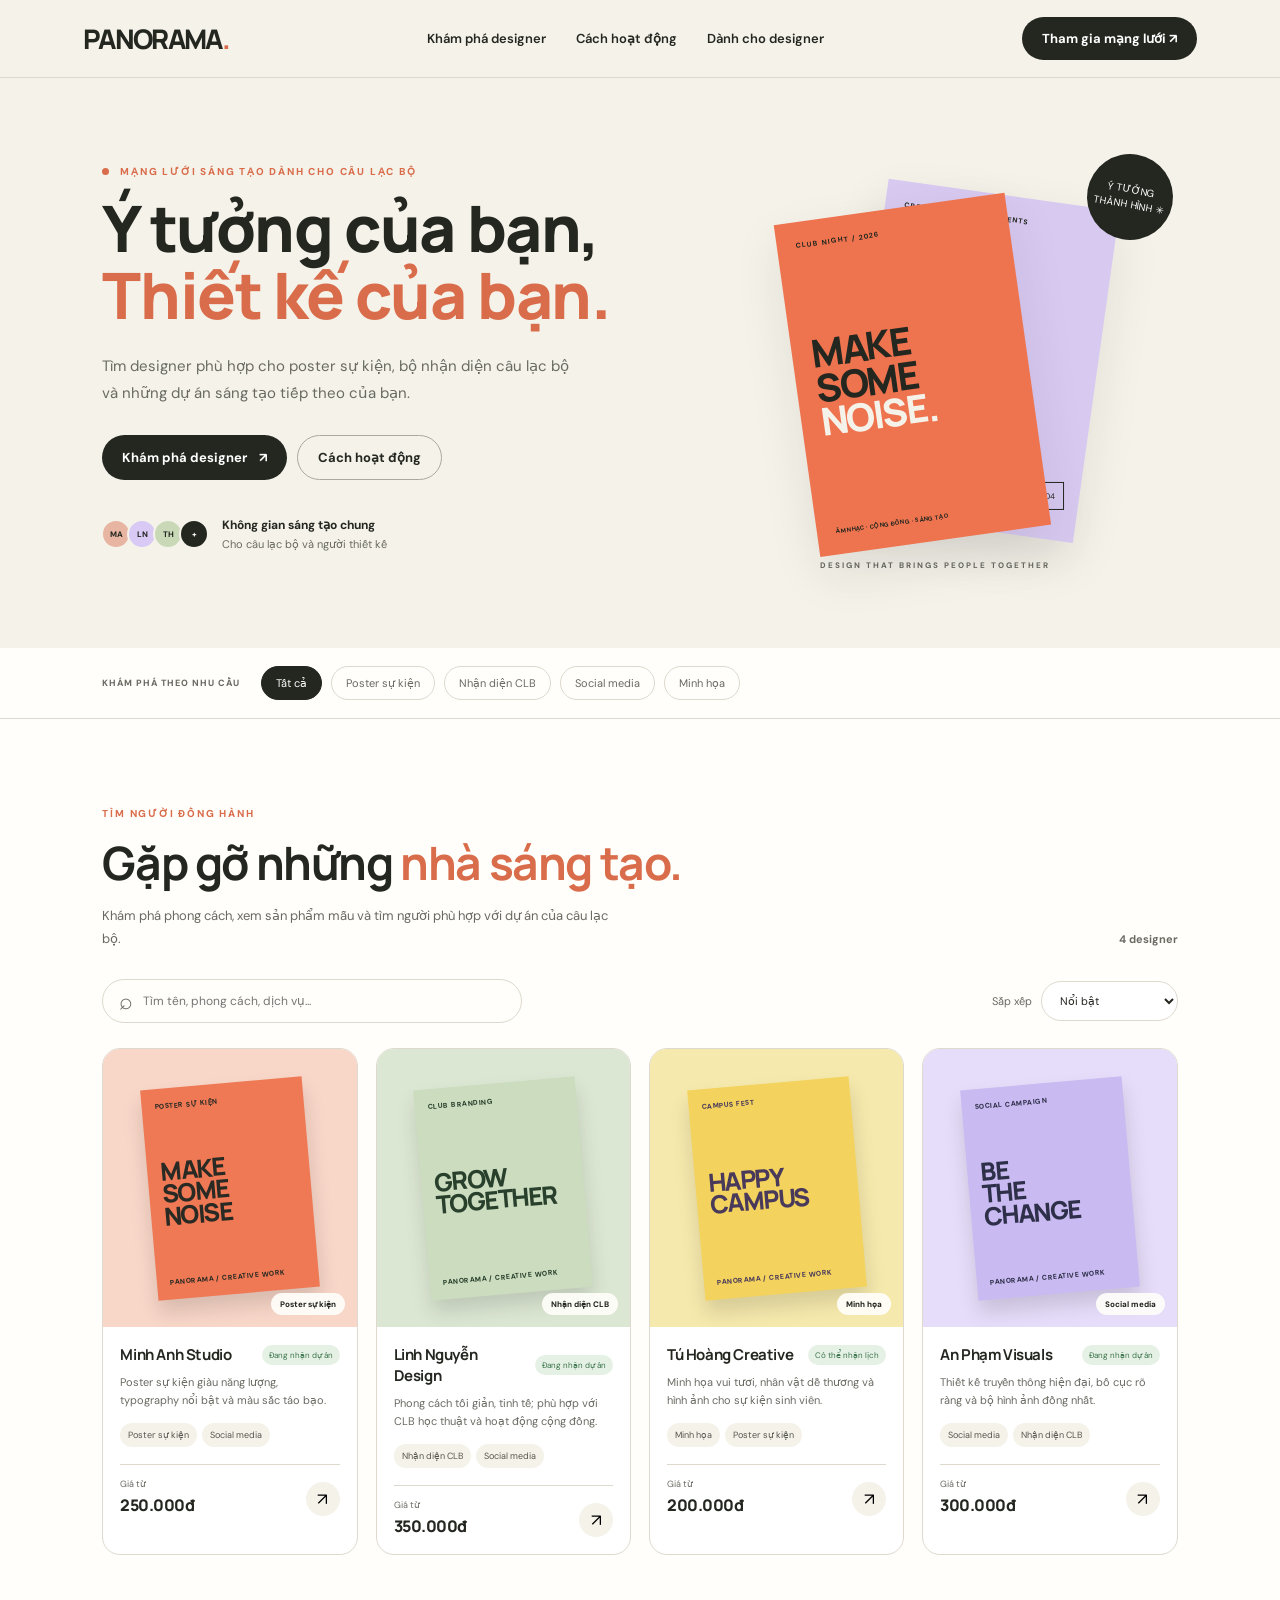
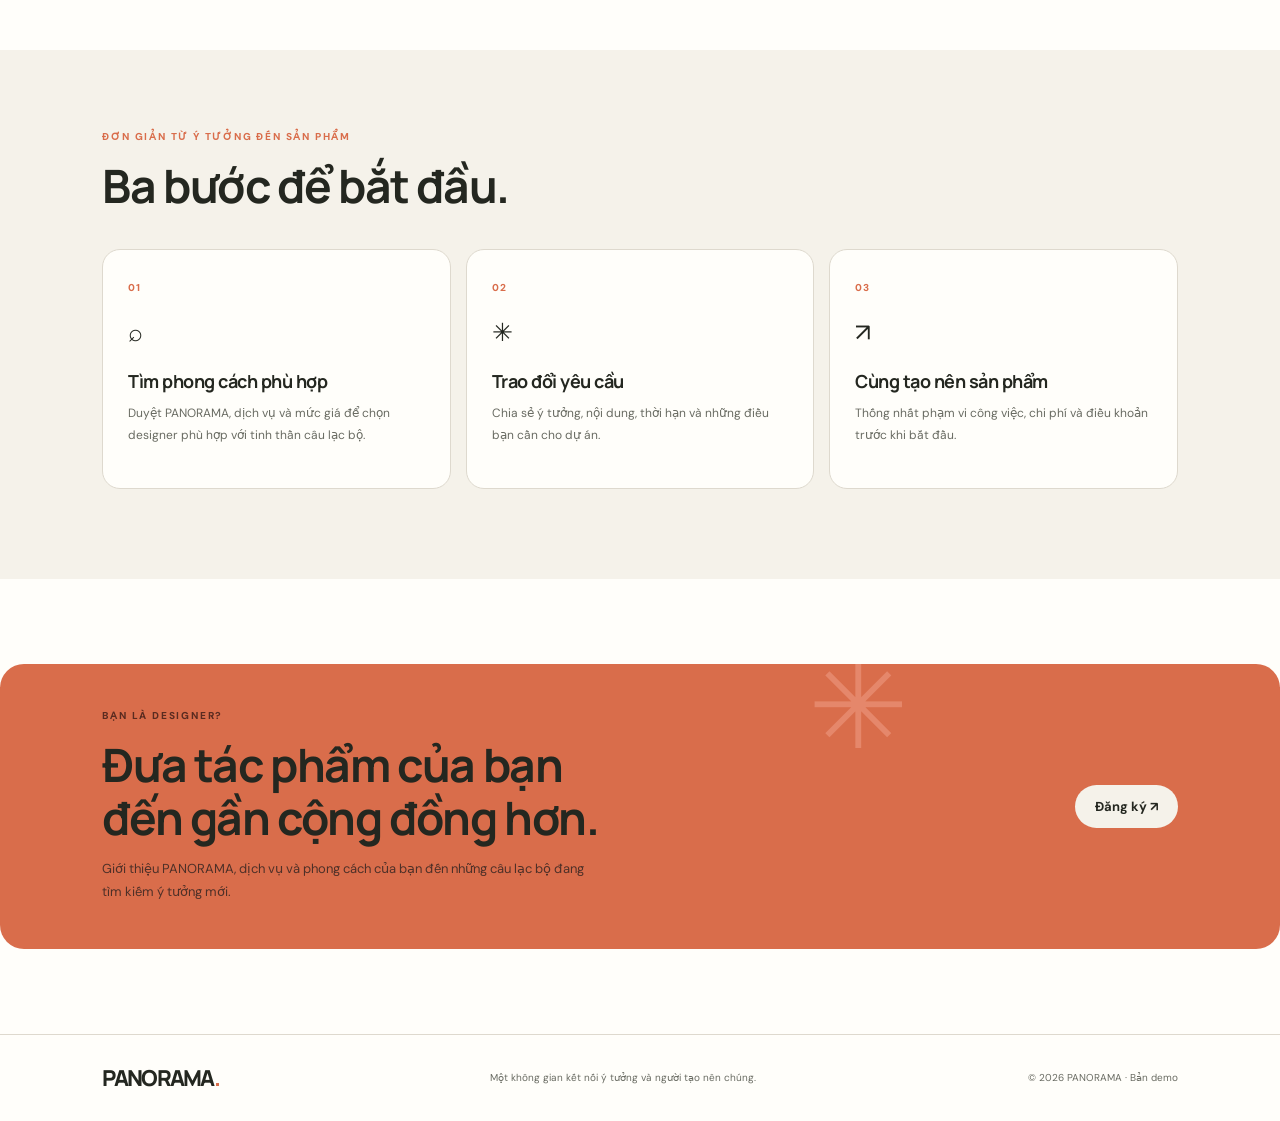
==== index.html @ c52bab71 "Add files via upload" ====
<!DOCTYPE html>
<html lang="vi">
<head>
  <meta charset="UTF-8" />
  <meta name="viewport" content="width=device-width, initial-scale=1.0" />
  <meta name="description" content="PANORAMA kết nối câu lạc bộ với các designer sáng tạo." />
  <title>PANORAMA — Tìm designer cho câu lạc bộ của bạn</title>
  <link rel="stylesheet" href="style.css" />
</head>
<body>
  <header class="site-header">
    <a class="logo" href="#" aria-label="PANORAMA trang chủ">PANORAMA<span>.</span></a>
    <nav class="desktop-nav" aria-label="Điều hướng chính">
      <a href="#explore">Khám phá designer</a>
      <a href="#how-it-works">Cách hoạt động</a>
      <a href="#for-designers">Dành cho designer</a>
    </nav>
    <button class="button button-dark header-cta" id="joinBtn">Tham gia mạng lưới ↗</button>
    <button class="menu-toggle" id="menuToggle" aria-label="Mở menu" aria-expanded="false">☰</button>
  </header>

  <main>
    <section class="hero">
      <div class="hero-copy">
        <p class="eyebrow"><span class="eyebrow-dot"></span> MẠNG LƯỚI SÁNG TẠO DÀNH CHO CÂU LẠC BỘ</p>
        <h1>Ý tưởng của bạn,<br /><span>Thiết kế của bạn.</span></h1>
        <p class="hero-description">Tìm designer phù hợp cho poster sự kiện, bộ nhận diện câu lạc bộ và những dự án sáng tạo tiếp theo của bạn.</p>
        <div class="hero-actions">
          <a class="button button-dark" href="#explore">Khám phá designer <span>↗</span></a>
          <a class="button button-light" href="#how-it-works">Cách hoạt động</a>
        </div>
        <div class="hero-proof">
          <div class="avatar-stack" aria-hidden="true"><span>MA</span><span>LN</span><span>TH</span><span>+</span></div>
          <p><strong>Không gian sáng tạo chung</strong><br />Cho câu lạc bộ và người thiết kế</p>
        </div>
      </div>
      <div class="hero-art" aria-label="Các mẫu thiết kế minh họa">
        <div class="art-note">Ý TƯỞNG<br />THÀNH HÌNH ✳</div>
        <article class="poster poster-orange">
          <span class="poster-small">CLUB NIGHT / 2026</span>
          <strong>MAKE<br />SOME<br /><i>NOISE.</i></strong>
          <span class="poster-bottom">ÂM NHẠC · CỘNG ĐỒNG · SÁNG TẠO</span>
        </article>
        <article class="poster poster-lilac">
          <span class="poster-small">CREATIVE SOCIETY PRESENTS</span>
          <strong>OUT<br />OF THE<br /><i>BOX</i></strong>
          <span class="poster-sticker">VOL. 04</span>
        </article>
        <div class="hero-caption">DESIGN THAT BRINGS PEOPLE TOGETHER</div>
      </div>
    </section>

    <section class="category-strip" aria-label="Danh mục thiết kế">
      <span>KHÁM PHÁ THEO NHU CẦU</span>
      <button class="category-chip active" data-category="Tất cả">Tất cả</button>
      <button class="category-chip" data-category="Poster sự kiện">Poster sự kiện</button>
      <button class="category-chip" data-category="Nhận diện CLB">Nhận diện CLB</button>
      <button class="category-chip" data-category="Social media">Social media</button>
      <button class="category-chip" data-category="Minh họa">Minh họa</button>
    </section>

    <section class="explore-section section-wrap" id="explore">
      <div class="section-heading">
        <div>
          <p class="eyebrow">TÌM NGƯỜI ĐỒNG HÀNH</p>
          <h2>Gặp gỡ những <span>nhà sáng tạo.</span></h2>
          <p class="section-description">Khám phá phong cách, xem sản phẩm mẫu và tìm người phù hợp với dự án của câu lạc bộ.</p>
        </div>
        <div class="result-count" id="resultCount">4 designer</div>
      </div>
      <div class="filter-row">
        <label class="search-box"><span aria-hidden="true">⌕</span><input id="searchInput" type="search" placeholder="Tìm tên, phong cách, dịch vụ..." /></label>
        <label class="sort-label">Sắp xếp
          <select id="sortSelect">
            <option value="featured">Nổi bật</option>
            <option value="price-asc">Giá thấp đến cao</option>
            <option value="price-desc">Giá cao đến thấp</option>
          </select>
        </label>
      </div>
      <div class="designer-grid" id="designerGrid"></div>
      <div class="empty-state hidden" id="emptyState">
        <div class="empty-icon">⌕</div>
        <h3>Chưa tìm thấy designer phù hợp</h3>
        <p>Thử một từ khóa khác hoặc chọn danh mục “Tất cả”.</p>
        <button class="button button-light" id="resetFilters">Xóa bộ lọc</button>
      </div>
    </section>

    <section class="how-section" id="how-it-works">
      <div class="section-wrap">
        <p class="eyebrow">ĐƠN GIẢN TỪ Ý TƯỞNG ĐẾN SẢN PHẨM</p>
        <h2>Ba bước để bắt đầu.</h2>
        <div class="steps-grid">
          <article class="step-card"><span class="step-number">01</span><div class="step-icon">⌕</div><h3>Tìm phong cách phù hợp</h3><p>Duyệt PANORAMA, dịch vụ và mức giá để chọn designer phù hợp với tinh thần câu lạc bộ.</p></article>
          <article class="step-card"><span class="step-number">02</span><div class="step-icon">✳</div><h3>Trao đổi yêu cầu</h3><p>Chia sẻ ý tưởng, nội dung, thời hạn và những điều bạn cần cho dự án.</p></article>
          <article class="step-card"><span class="step-number">03</span><div class="step-icon">↗</div><h3>Cùng tạo nên sản phẩm</h3><p>Thống nhất phạm vi công việc, chi phí và điều khoản trước khi bắt đầu.</p></article>
        </div>
      </div>
    </section>

    <section class="designer-banner section-wrap" id="for-designers">
      <div>
        <p class="eyebrow">BẠN LÀ DESIGNER?</p>
        <h2>Đưa tác phẩm của bạn<br />đến gần cộng đồng hơn.</h2>
        <p>Giới thiệu PANORAMA, dịch vụ và phong cách của bạn đến những câu lạc bộ đang tìm kiếm ý tưởng mới.</p>
      </div>
      <button class="button button-cream" id="designerJoinBtn">Đăng ký ↗</button>
      <div class="banner-star" aria-hidden="true">✳</div>
    </section>
  </main>

  <footer class="site-footer">
    <a class="logo" href="#">PANORAMA<span>.</span></a>
    <p>Một không gian kết nối ý tưởng và người tạo nên chúng.</p>
    <span>© 2026 PANORAMA · Bản demo</span>
  </footer>

  <dialog class="modal" id="designerModal">
    <button class="modal-close" id="closeModal" aria-label="Đóng">×</button>
    <div id="modalContent"></div>
  </dialog>

  <dialog class="modal request-modal" id="requestModal">
    <button class="modal-close" id="closeRequestModal" aria-label="Đóng">×</button>
    <p class="eyebrow">BẮT ĐẦU MỘT DỰ ÁN</p>
    <h2 id="requestTitle">Gửi yêu cầu thiết kế</h2>
    <p class="modal-intro">Điền thông tin bên dưới. Bản demo sẽ hiển thị xác nhận trên trang, chưa gửi dữ liệu lên máy chủ.</p>
    <form id="requestForm">
      <label>Tên bạn hoặc câu lạc bộ<input name="club" required placeholder="VD: CLB Truyền thông ABC" /></label>
      <label>Email liên hệ<input name="email" type="email" required placeholder="ten@email.com" /></label>
      <label>Bạn cần thiết kế gì?
        <select name="service" required>
          <option value="">Chọn dịch vụ</option>
          <option>Poster sự kiện</option><option>Nhận diện CLB</option><option>Social media</option><option>Minh họa</option><option>Khác</option>
        </select>
      </label>
      <label>Mô tả ngắn về dự án<textarea name="details" rows="4" required placeholder="Ý tưởng, thời hạn, số lượng sản phẩm..."></textarea></label>
      <button class="button button-dark form-submit" type="submit">Xem xác nhận yêu cầu ↗</button>
      <p class="form-notice" id="formNotice" role="status"></p>
    </form>
  </dialog>

  <dialog class="modal" id="infoModal">
    <button class="modal-close" id="closeInfoModal" aria-label="Đóng">×</button>
    <p class="eyebrow">PANORAMA</p>
    <h2 id="infoTitle">Tham gia PANORAMA</h2>
    <p id="infoText" class="modal-intro"></p>
    <button class="button button-dark" id="infoDone">Đã hiểu</button>
  </dialog>

  <script src="script.js"></script>
</body>
</html>
---- style.css ----
@import url('https://fonts.googleapis.com/css2?family=DM+Sans:wght@400;500;600;700&family=Manrope:wght@400;500;600;700;800&display=swap');

:root {
  --ink: #242720;
  --muted: #696b62;
  --paper: #f5f2ea;
  --paper-dark: #e8e3d8;
  --orange: #d96d4b;
  --line: #ded9ce;
  --white: #fffefa;
  --lilac: #d9c9f5;
  --radius: 18px;
}
* { box-sizing: border-box; }
html { scroll-behavior: smooth; scroll-padding-top: 90px; }
body { margin: 0; color: var(--ink); background: var(--white); font-family: 'DM Sans', sans-serif; }
button, input, select, textarea { font: inherit; }
button, a, select { -webkit-tap-highlight-color: transparent; }
a { color: inherit; text-decoration: none; }
button { cursor: pointer; }
.site-header { height: 78px; padding: 0 6.5%; display: flex; align-items: center; justify-content: space-between; gap: 24px; background: var(--paper); border-bottom: 1px solid var(--line); position: sticky; top: 0; z-index: 10; }
.logo { font: 800 27px Manrope, sans-serif; letter-spacing: -1.7px; }
.logo span { color: var(--orange); }
.desktop-nav { display: flex; gap: 30px; font-size: 13px; font-weight: 600; }
.desktop-nav a:hover { color: var(--orange); }
.button { border: 0; border-radius: 999px; padding: 13px 20px; font-weight: 700; font-size: 13px; display: inline-flex; align-items: center; justify-content: center; gap: 12px; transition: transform .18s ease, background .18s ease; }
.button:hover { transform: translateY(-2px); }
.button-dark { background: var(--ink); color: white; }
.button-dark:hover { background: #3a3e34; }
.button-light { background: transparent; color: var(--ink); border: 1px solid #aaa99f; }
.button-cream { background: var(--paper); color: var(--ink); }
.menu-toggle { display: none; border: 0; background: transparent; font-size: 24px; }
.hero { background: var(--paper); padding: 65px 8% 72px; min-height: 570px; display: grid; grid-template-columns: 1.05fr .95fr; gap: 5%; align-items: center; overflow: hidden; }
.eyebrow { margin: 0 0 17px; color: var(--orange); font-size: 10px; font-weight: 800; letter-spacing: 1.8px; }
.eyebrow-dot { display: inline-block; width: 7px; height: 7px; background: var(--orange); border-radius: 50%; margin-right: 7px; }
h1, h2, h3, p { margin-top: 0; }
h1, h2, h3 { font-family: Manrope, sans-serif; letter-spacing: -1.4px; }
h1 { font-size: clamp(42px, 5vw, 69px); line-height: 1.04; margin-bottom: 24px; font-weight: 800; }
h1 span, .section-heading h2 span { color: var(--orange); }
.hero-description { color: var(--muted); line-height: 1.8; max-width: 470px; font-size: 15px; }
.hero-actions { display: flex; gap: 10px; flex-wrap: wrap; margin: 28px 0 35px; }
.hero-proof { display: flex; align-items: center; gap: 13px; }
.hero-proof p { margin: 0; color: var(--muted); font-size: 11px; line-height: 1.7; }
.hero-proof strong { color: var(--ink); font-size: 12px; }
.avatar-stack { display: flex; padding-left: 3px; }
.avatar-stack span { width: 30px; height: 30px; border-radius: 50%; border: 2px solid var(--paper); background: #e7b5a1; display: grid; place-items: center; font-size: 8px; font-weight: 800; margin-left: -4px; }
.avatar-stack span:nth-child(2) { background: #d9c9f5; }
.avatar-stack span:nth-child(3) { background: #c9d9b7; }
.avatar-stack span:nth-child(4) { background: var(--ink); color: white; }
.hero-art { position: relative; min-height: 420px; display: flex; align-items: center; justify-content: center; }
.poster { width: 48%; height: 335px; padding: 19px; position: absolute; box-shadow: 0 20px 50px #25251d18; display: flex; flex-direction: column; }
.poster-orange { background: #ee744f; transform: rotate(-8deg) translate(-25px, 12px); z-index: 2; }
.poster-lilac { background: #d8c9f1; transform: rotate(8deg) translate(45px, -5px); }
.poster-small { font-size: 7px; letter-spacing: 1px; font-weight: 800; }
.poster strong { font: 800 clamp(25px, 3vw, 43px)/.9 Manrope, sans-serif; letter-spacing: -2px; margin: auto 0; }
.poster strong i { font-style: normal; color: var(--paper); }
.poster-bottom { font-size: 6px; font-weight: 800; letter-spacing: .4px; }
.poster-sticker { position: absolute; right: 15px; bottom: 28px; border: 1px solid var(--ink); padding: 8px; font-size: 8px; transform: rotate(-8deg); }
.art-note { position: absolute; top: 4px; right: 1%; background: var(--ink); color: white; border-radius: 50%; width: 86px; height: 86px; display: grid; place-items: center; text-align: center; font-size: 10px; line-height: 1.5; z-index: 3; transform: rotate(10deg); }
.hero-caption { position: absolute; bottom: 0; font-size: 8px; letter-spacing: 2px; font-weight: 800; color: var(--muted); }
.category-strip { padding: 18px 8%; border-bottom: 1px solid var(--line); display: flex; align-items: center; gap: 9px; flex-wrap: wrap; }
.category-strip > span { font-size: 9px; letter-spacing: 1px; font-weight: 800; margin-right: 12px; color: var(--muted); }
.category-chip { border: 1px solid var(--line); background: transparent; padding: 9px 14px; border-radius: 999px; font-size: 11px; color: var(--muted); }
.category-chip:hover, .category-chip.active { background: var(--ink); color: white; border-color: var(--ink); }
.section-wrap { padding-left: 8%; padding-right: 8%; }
.explore-section { padding-top: 88px; padding-bottom: 95px; }
.section-heading { display: flex; align-items: end; justify-content: space-between; gap: 25px; }
.section-heading h2, .how-section h2, .designer-banner h2 { font-size: clamp(30px, 4vw, 46px); line-height: 1.15; margin-bottom: 14px; }
.section-description { color: var(--muted); font-size: 13px; line-height: 1.8; max-width: 520px; margin-bottom: 0; }
.result-count { font-size: 11px; font-weight: 700; color: var(--muted); white-space: nowrap; padding-bottom: 5px; }
.filter-row { margin: 28px 0 25px; display: flex; justify-content: space-between; gap: 16px; }
.search-box { border: 1px solid var(--line); border-radius: 999px; display: flex; align-items: center; gap: 10px; padding: 0 16px; width: min(420px, 100%); }
.search-box span { font-size: 23px; color: var(--muted); }
.search-box input { width: 100%; border: 0; outline: 0; padding: 13px 0; background: transparent; font-size: 12px; color: var(--ink); }
.sort-label { display: flex; align-items: center; gap: 9px; font-size: 11px; color: var(--muted); }
.sort-label select { border: 1px solid var(--line); border-radius: 999px; padding: 11px 14px; background: white; color: var(--ink); outline: 0; }
.designer-grid { display: grid; grid-template-columns: repeat(4, minmax(0, 1fr)); gap: 18px; }
.designer-card { border: 1px solid var(--line); border-radius: var(--radius); overflow: hidden; background: white; transition: transform .2s ease, box-shadow .2s ease; cursor: pointer; min-width: 0; }
.designer-card:hover { transform: translateY(-5px); box-shadow: 0 14px 35px #25251d12; }
.card-art { aspect-ratio: 4 / 4.4; position: relative; padding: 14px; overflow: hidden; display: flex; align-items: center; justify-content: center; }
.card-art .mini-poster { width: 72%; height: 84%; display: flex; flex-direction: column; justify-content: space-between; padding: 13px; box-shadow: 0 12px 20px #0002; transform: rotate(-5deg); }
.mini-poster strong { font: 800 25px/.9 Manrope, sans-serif; letter-spacing: -1.5px; }
.mini-poster span { font-size: 7px; font-weight: 800; letter-spacing: .5px; }
.card-art .art-label { position: absolute; bottom: 12px; right: 12px; background: #fffefaeb; border-radius: 99px; padding: 6px 9px; font-size: 8px; font-weight: 800; }
.card-body { padding: 17px; }
.card-topline { display: flex; justify-content: space-between; align-items: center; gap: 8px; }
.card-topline h3 { font-size: 15px; letter-spacing: -.4px; margin: 0; }
.availability { font-size: 8px; color: #39734b; background: #e6f1e5; border-radius: 99px; padding: 5px 7px; white-space: nowrap; }
.card-bio { font-size: 11px; line-height: 1.6; color: var(--muted); min-height: 36px; margin: 9px 0 13px; }
.tag-list { display: flex; flex-wrap: wrap; gap: 5px; margin-bottom: 17px; }
.tag { background: var(--paper); border-radius: 99px; padding: 6px 8px; font-size: 9px; color: #55564e; }
.card-bottom { display: flex; align-items: end; justify-content: space-between; border-top: 1px solid var(--line); padding-top: 13px; gap: 8px; }
.price-label { font-size: 9px; color: var(--muted); display: block; margin-bottom: 4px; }
.card-price { font: 800 16px Manrope, sans-serif; letter-spacing: -.5px; }
.card-open { border: 0; background: var(--paper); border-radius: 50%; width: 34px; height: 34px; font-size: 17px; }
.empty-state { text-align: center; padding: 50px 20px; border: 1px dashed var(--line); border-radius: var(--radius); }
.empty-icon { font-size: 34px; color: var(--orange); }
.empty-state h3 { margin: 10px 0; }
.empty-state p { color: var(--muted); font-size: 13px; }
.hidden { display: none !important; }
.how-section { background: var(--paper); padding: 80px 0 90px; }
.how-section h2 { margin-bottom: 36px; }
.steps-grid { display: grid; grid-template-columns: repeat(3, 1fr); gap: 15px; }
.step-card { background: var(--white); border: 1px solid var(--line); border-radius: var(--radius); padding: 25px; min-height: 240px; position: relative; }
.step-number { font-size: 10px; letter-spacing: 1px; font-weight: 800; color: var(--orange); }
.step-icon { font-size: 25px; margin: 20px 0; }
.step-card h3 { font-size: 18px; letter-spacing: -.5px; margin-bottom: 10px; }
.step-card p { font-size: 12px; color: var(--muted); line-height: 1.8; margin: 0; }
.designer-banner { margin-top: 85px; margin-bottom: 85px; padding-top: 45px; padding-bottom: 45px; background: var(--orange); border-radius: 24px; display: flex; align-items: center; justify-content: space-between; gap: 25px; position: relative; overflow: hidden; }
.designer-banner .eyebrow { color: #5a2b20; }
.designer-banner h2 { margin-bottom: 12px; }
.designer-banner p:not(.eyebrow) { color: #4e3028; font-size: 13px; line-height: 1.8; max-width: 500px; margin-bottom: 0; }
.banner-star { font-size: 120px; position: absolute; right: 29%; top: -35px; color: #f7b09a66; pointer-events: none; }
.site-footer { border-top: 1px solid var(--line); padding: 28px 8%; display: flex; align-items: center; justify-content: space-between; gap: 20px; }
.site-footer .logo { font-size: 22px; }
.site-footer p, .site-footer > span { font-size: 10px; color: var(--muted); margin: 0; }
.modal { width: min(760px, calc(100% - 28px)); max-height: 88vh; overflow-y: auto; border: 0; border-radius: 22px; padding: 32px; color: var(--ink); background: var(--white); box-shadow: 0 24px 90px #1114; }
.modal::backdrop { background: #171912a8; backdrop-filter: blur(4px); }
.modal-close { position: sticky; top: 0; float: right; border: 0; background: var(--paper); border-radius: 50%; width: 34px; height: 34px; font-size: 23px; z-index: 2; }
.profile-header { display: flex; align-items: center; gap: 17px; margin: 8px 0 22px; }
.profile-avatar { width: 68px; height: 68px; border-radius: 50%; display: grid; place-items: center; font: 800 18px Manrope; flex-shrink: 0; }
.profile-header h2 { font-size: 27px; margin: 0 0 5px; }
.profile-subtitle { font-size: 12px; color: var(--muted); margin: 0; }
.profile-bio { font-size: 13px; color: var(--muted); line-height: 1.8; }
.modal-section { border-top: 1px solid var(--line); padding-top: 20px; margin-top: 20px; }
.modal-section h3 { font-size: 17px; letter-spacing: -.5px; margin-bottom: 13px; }
.sample-grid { display: grid; grid-template-columns: repeat(3, 1fr); gap: 10px; }
.sample-tile { min-height: 135px; padding: 12px; display: flex; flex-direction: column; justify-content: space-between; border-radius: 12px; }
.sample-tile strong { font: 800 19px/.95 Manrope; letter-spacing: -1px; }
.sample-tile span { font-size: 8px; font-weight: 800; letter-spacing: .7px; }
.service-list { display: grid; gap: 10px; }
.service-row { display: flex; justify-content: space-between; gap: 15px; padding: 13px 0; border-bottom: 1px solid var(--line); }
.service-row:last-child { border-bottom: 0; }
.service-row strong { font-size: 12px; display: block; margin-bottom: 5px; }
.service-row small { color: var(--muted); font-size: 10px; line-height: 1.6; }
.service-price { font: 800 14px Manrope; white-space: nowrap; }
.tos-list { padding-left: 18px; color: var(--muted); font-size: 12px; line-height: 1.9; }
.profile-actions { display: flex; gap: 10px; flex-wrap: wrap; margin-top: 23px; }
.modal-intro { color: var(--muted); font-size: 13px; line-height: 1.8; }
.request-modal { width: min(540px, calc(100% - 28px)); }
.request-modal h2, #infoTitle { font-size: 30px; margin-bottom: 12px; }
#requestForm { display: grid; gap: 14px; }
#requestForm label { display: grid; gap: 7px; font-size: 11px; font-weight: 700; }
#requestForm input, #requestForm select, #requestForm textarea { width: 100%; border: 1px solid var(--line); background: #fff; padding: 12px; border-radius: 10px; outline-color: var(--orange); font-size: 12px; color: var(--ink); }
#requestForm textarea { resize: vertical; }
.form-submit { width: 100%; margin-top: 4px; }
.form-notice { margin: 0; color: #39734b; font-size: 12px; line-height: 1.7; }
@media (max-width: 1050px) {
  .designer-grid { grid-template-columns: repeat(2, minmax(0, 1fr)); }
  .hero { padding-left: 6%; padding-right: 6%; }
  .section-wrap { padding-left: 6%; padding-right: 6%; }
}
@media (max-width: 720px) {
  .site-header { height: 68px; padding: 0 5%; }
  .logo { font-size: 24px; }
  .desktop-nav, .header-cta { display: none; }
  .menu-toggle { display: block; }
  .desktop-nav.mobile-open { display: flex; position: absolute; top: 67px; left: 0; right: 0; background: var(--paper); padding: 22px 6%; flex-direction: column; gap: 20px; border-bottom: 1px solid var(--line); }
  .hero { grid-template-columns: 1fr; padding: 52px 6% 45px; gap: 15px; }
  h1 { font-size: clamp(42px, 11vw, 62px); }
  .hero-art { min-height: 350px; margin-top: 8px; }
  .poster { height: 280px; width: 43%; }
  .poster strong { font-size: clamp(27px, 8vw, 40px); }
  .art-note { right: 5%; }
  .category-strip { padding: 18px 6%; }
  .category-strip > span { width: 100%; margin-bottom: 3px; }
  .section-wrap { padding-left: 6%; padding-right: 6%; }
  .explore-section { padding-top: 60px; padding-bottom: 65px; }
  .section-heading { align-items: start; flex-direction: column; gap: 12px; }
  .filter-row { align-items: stretch; flex-direction: column; }
  .search-box { width: 100%; }
  .sort-label { justify-content: space-between; }
  .sort-label select { flex: 1; }
  .designer-grid { gap: 12px; }
  .card-body { padding: 12px; }
  .card-topline { align-items: start; flex-direction: column; }
  .card-topline h3 { font-size: 14px; }
  .card-price { font-size: 14px; }
  .card-bio { font-size: 10px; }
  .steps-grid { grid-template-columns: 1fr; }
  .step-card { min-height: auto; }
  .designer-banner { margin-top: 55px; margin-bottom: 55px; flex-direction: column; align-items: start; padding-top: 32px; padding-bottom: 32px; }
  .banner-star { right: 0; top: -20px; font-size: 90px; }
  .site-footer { align-items: start; flex-direction: column; gap: 10px; }
  .modal { padding: 24px 19px; }
  .sample-grid { grid-template-columns: repeat(2, 1fr); }
}
@media (max-width: 390px) {
  .designer-grid { grid-template-columns: 1fr; }
  .card-art { aspect-ratio: 1.25 / 1; }
  .card-art .mini-poster { width: 55%; }
  .hero-actions .button { width: 100%; }
}
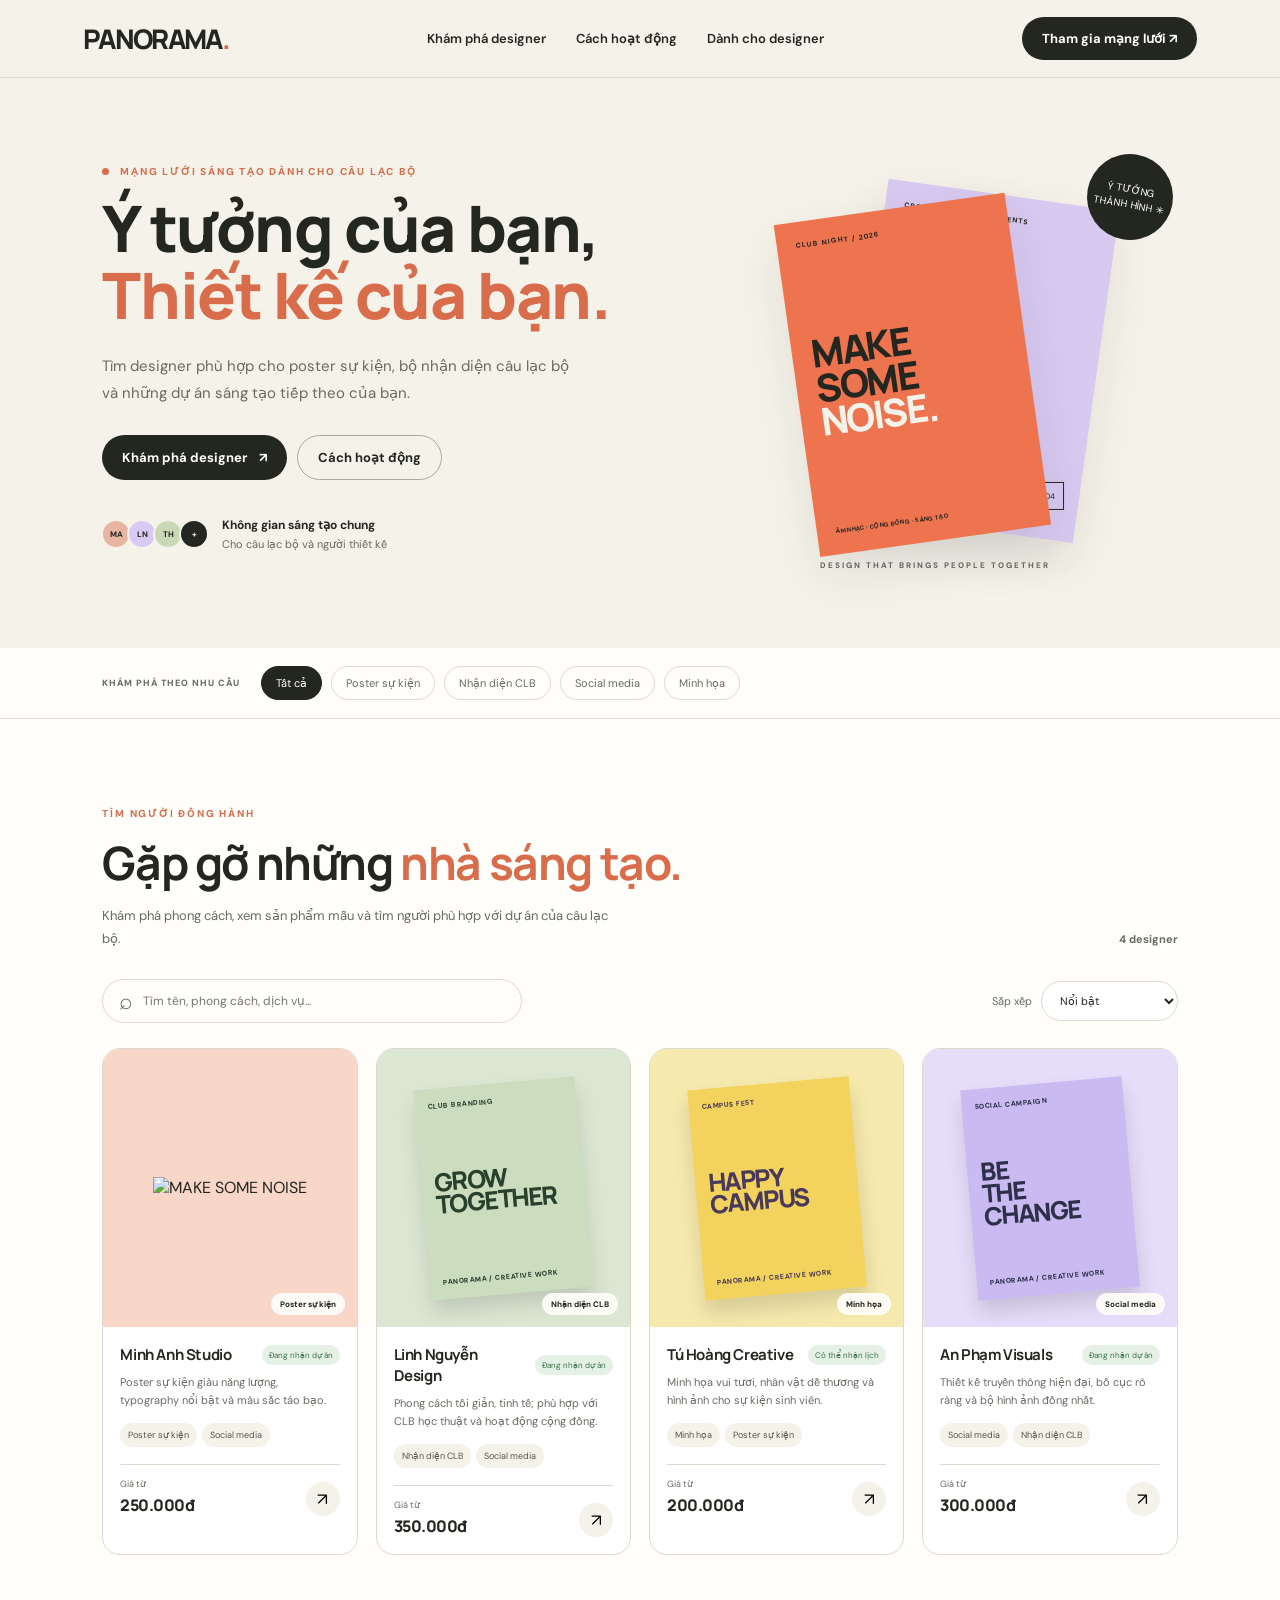
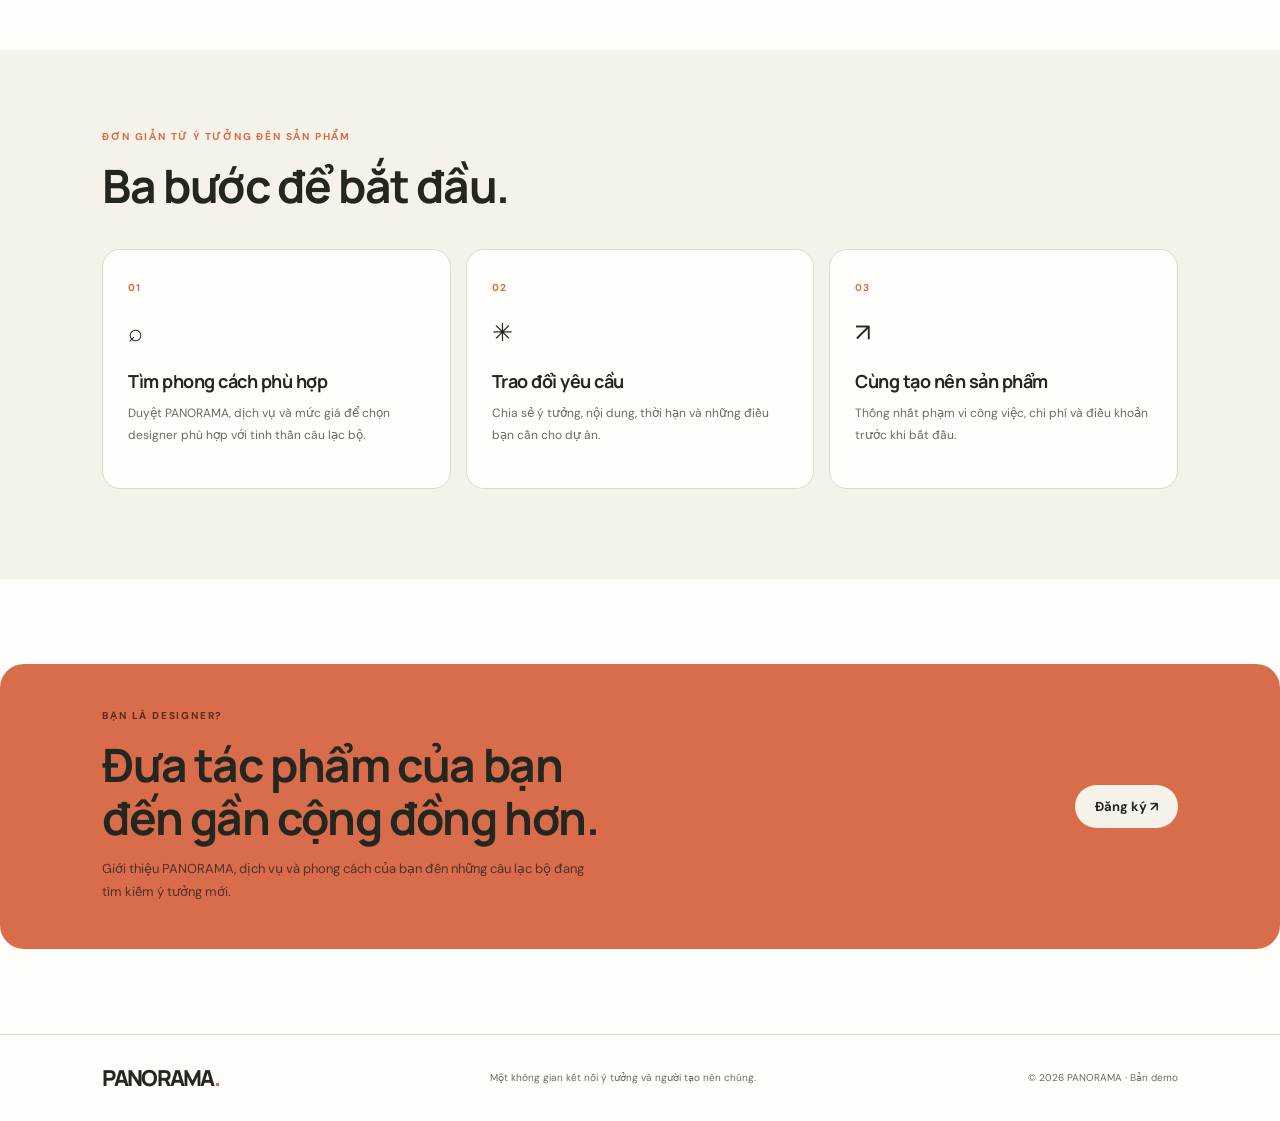
==== commit 133ca4dc: "add ảnh" ====
--- a/index.html
+++ b/index.html
@@ -106,7 +106,7 @@
         <p>Giới thiệu PANORAMA, dịch vụ và phong cách của bạn đến những câu lạc bộ đang tìm kiếm ý tưởng mới.</p>
       </div>
       <button class="button button-cream" id="designerJoinBtn">Đăng ký ↗</button>
-      <div class="banner-star" aria-hidden="true">✳</div>
+      <div class="banner-star" aria-hidden="true"></div>
     </section>
   </main>
 
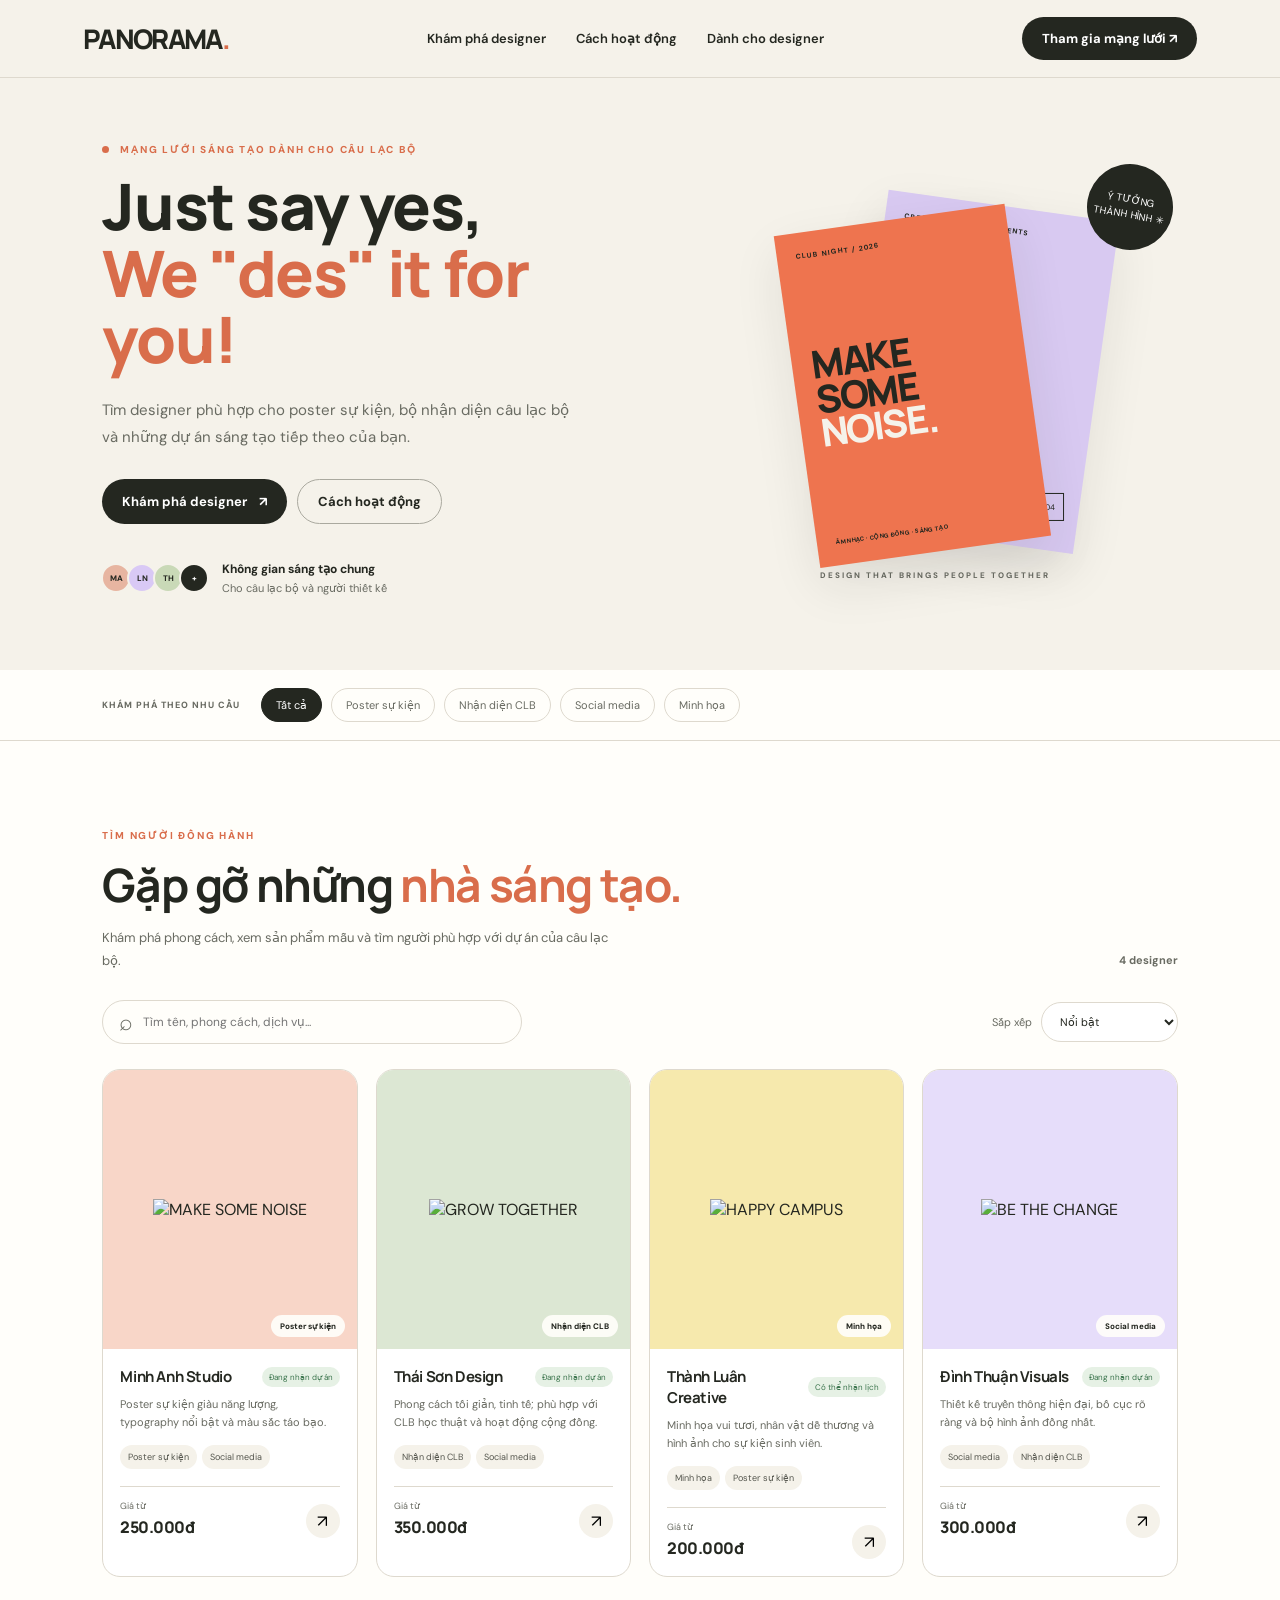
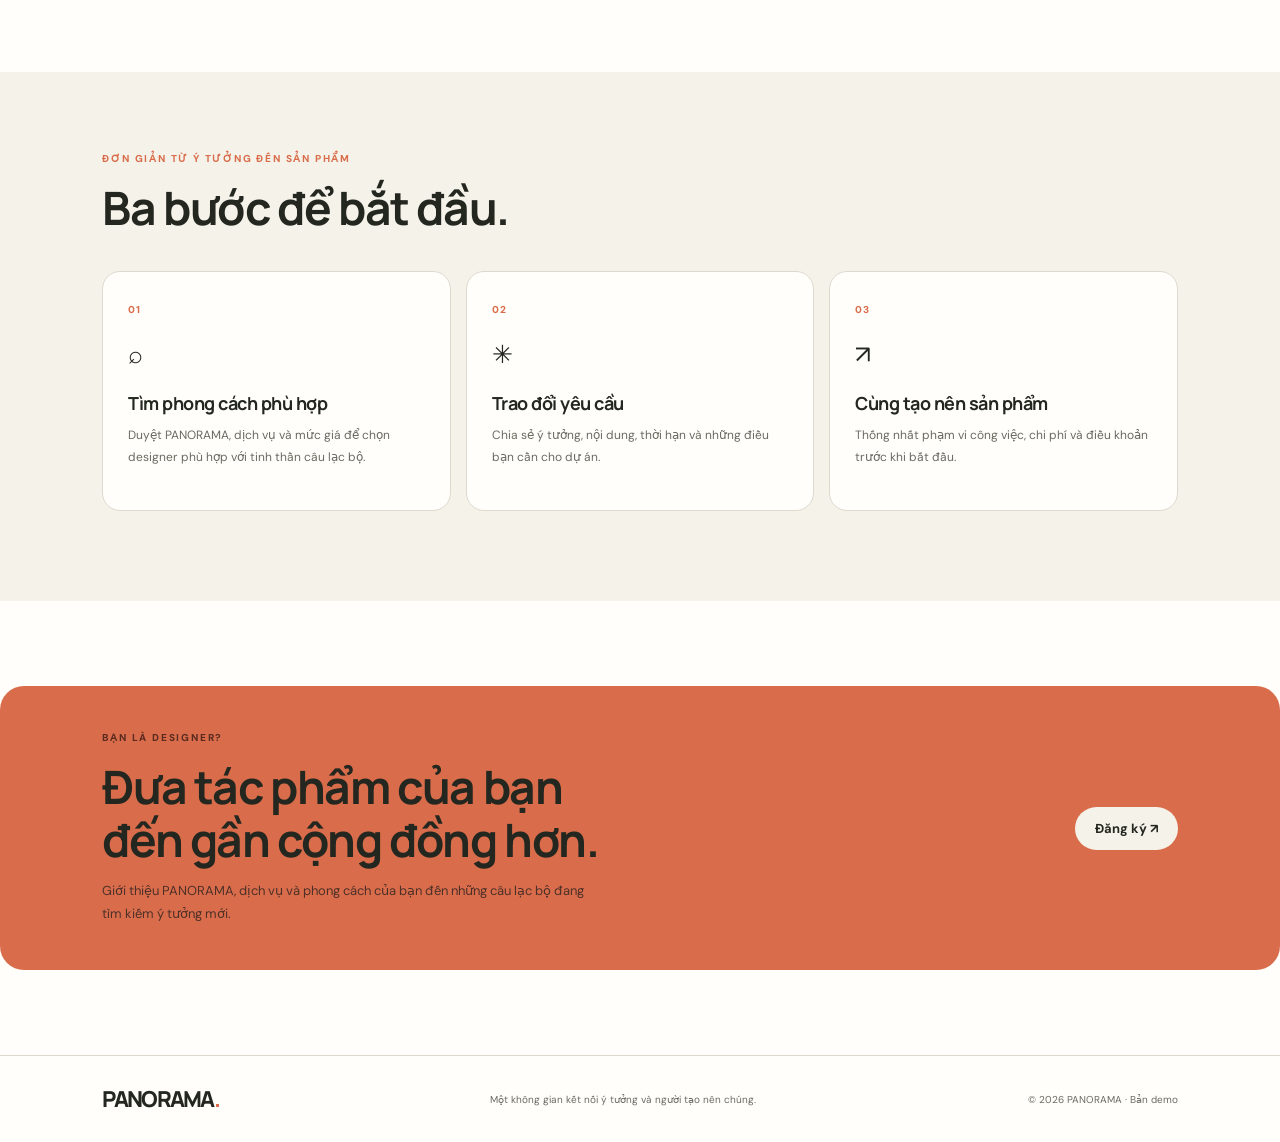
==== commit ecf2abcd: "Add files via upload" ====
--- a/index.html
+++ b/index.html
@@ -23,7 +23,7 @@
     <section class="hero">
       <div class="hero-copy">
         <p class="eyebrow"><span class="eyebrow-dot"></span> MẠNG LƯỚI SÁNG TẠO DÀNH CHO CÂU LẠC BỘ</p>
-        <h1>Ý tưởng của bạn,<br /><span>Thiết kế của bạn.</span></h1>
+        <h1>Just say yes,<br /><span>We "des" it for you!</span></h1>
         <p class="hero-description">Tìm designer phù hợp cho poster sự kiện, bộ nhận diện câu lạc bộ và những dự án sáng tạo tiếp theo của bạn.</p>
         <div class="hero-actions">
           <a class="button button-dark" href="#explore">Khám phá designer <span>↗</span></a>
